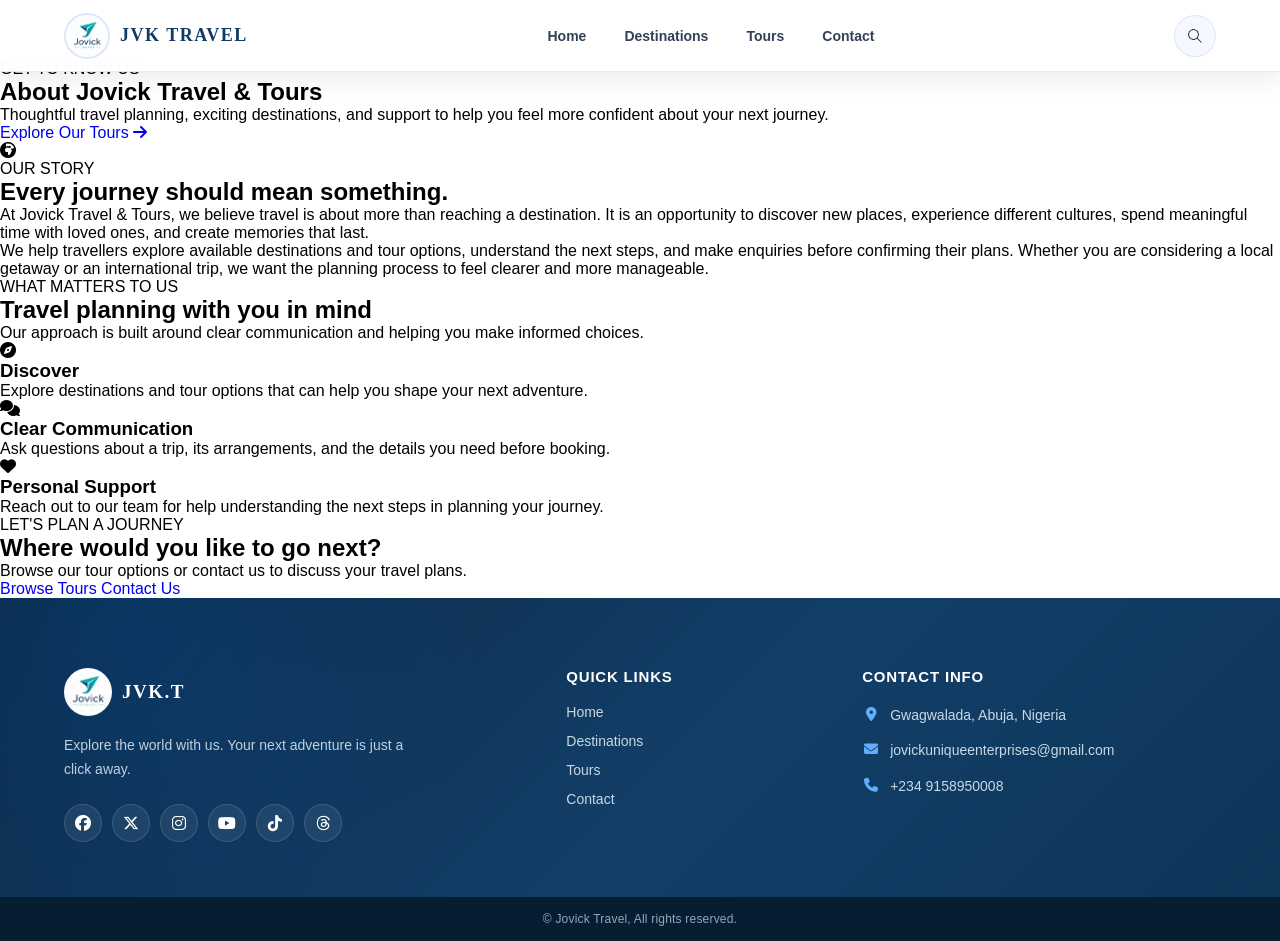
==== about.html @ 09f6ebb2 "Add About Us page" ====
<!DOCTYPE html>
<html lang="en">
<head>
  <meta charset="UTF-8">
  <meta name="viewport" content="width=device-width, initial-scale=1.0">
  <meta name="description" content="Learn about Jovick Travel & Tours and how we help travellers plan memorable journeys.">
  <title>About Us | Jovick Travel & Tours</title>
  <link rel="stylesheet" href="https://cdnjs.cloudflare.com/ajax/libs/font-awesome/6.7.2/css/all.min.css">
  <link rel="stylesheet" href="styles/main.css">
  <link rel="stylesheet" href="styles/header.css">
  <link rel="stylesheet" href="styles/footer.css">
  <link rel="stylesheet" href="styles/mediaquery.css">
  <link rel="stylesheet" href="styles/about.css">
</head>
<body>
  <div id="site-header"></div>
  <main>
    <section class="about-hero">
      <div class="about-hero-content">
        <span class="about-eyebrow">GET TO KNOW US</span>
        <h1>About Jovick Travel &amp; Tours</h1>
        <p>Thoughtful travel planning, exciting destinations, and support to help you feel more confident about your next journey.</p>
        <a class="about-primary-link" href="tours.html">Explore Our Tours <i class="fa-solid fa-arrow-right"></i></a>
      </div>
    </section>

    <section class="about-intro">
      <div class="about-intro-icon"><i class="fa-solid fa-earth-africa"></i></div>
      <div>
        <span class="about-section-label">OUR STORY</span>
        <h2>Every journey should mean something.</h2>
        <p>At Jovick Travel &amp; Tours, we believe travel is about more than reaching a destination. It is an opportunity to discover new places, experience different cultures, spend meaningful time with loved ones, and create memories that last.</p>
        <p>We help travellers explore available destinations and tour options, understand the next steps, and make enquiries before confirming their plans. Whether you are considering a local getaway or an international trip, we want the planning process to feel clearer and more manageable.</p>
      </div>
    </section>

    <section class="about-values">
      <div class="about-section-heading">
        <span class="about-section-label">WHAT MATTERS TO US</span>
        <h2>Travel planning with you in mind</h2>
        <p>Our approach is built around clear communication and helping you make informed choices.</p>
      </div>
      <div class="about-values-grid">
        <article class="about-value-card">
          <span><i class="fa-solid fa-compass"></i></span>
          <h3>Discover</h3>
          <p>Explore destinations and tour options that can help you shape your next adventure.</p>
        </article>
        <article class="about-value-card">
          <span><i class="fa-solid fa-comments"></i></span>
          <h3>Clear Communication</h3>
          <p>Ask questions about a trip, its arrangements, and the details you need before booking.</p>
        </article>
        <article class="about-value-card">
          <span><i class="fa-solid fa-heart"></i></span>
          <h3>Personal Support</h3>
          <p>Reach out to our team for help understanding the next steps in planning your journey.</p>
        </article>
      </div>
    </section>

    <section class="about-cta">
      <div>
        <span class="about-section-label">LET'S PLAN A JOURNEY</span>
        <h2>Where would you like to go next?</h2>
        <p>Browse our tour options or contact us to discuss your travel plans.</p>
      </div>
      <div class="about-cta-actions">
        <a href="tours.html">Browse Tours</a>
        <a href="contact.html" class="about-cta-secondary">Contact Us</a>
      </div>
    </section>
  </main>
  <div id="site-footer"></div>
  <script src="scripts/main.js"></script>
</body>
</html>
---- styles/main.css ----
* {
  box-sizing: border-box;
  margin: 0;
  padding: 0;
}





body {
  font-family: Arial, sans-serif;
  padding-top: 60px;
}
img{
  max-width: 100%;
}

a {
  text-decoration: none;
}

button {
  border: none;
  cursor: pointer;
}
.brand {
  display: flex;
  align-items: center;
  gap: 10px;
}
.jovick-logo{
  width: 45px;
  height: 45px;
  object-fit: cover;
  border-radius: 50%;
}
.company-name {
  font-size: 20px;
  font-weight: 700;
  letter-spacing: 2px;
  font-family: Georgia, serif;
  color: #111111;
  text-transform: uppercase;
}



.nav-bar a {
  position: relative;
  color: #333;
  text-decoration: none;
  transition: color 0.3s;
}

.nav-bar a::after {
  content: "";
  position: absolute;
  left: 0;
  bottom: -6px;
  width: 0;
  height: 2px;
  background-color: #00080f;
  transition: width 0.3s;
}

.nav-bar a:hover {
  color: #000a14;
}

.nav-bar a:hover::after {
  width: 100%;
}


.footer-quick-link a {
  color: inherit;
  text-decoration: none;
}

.footer-quick-link a:hover {
  color: #0066cc;
  text-decoration: underline;
}

.social-icons a {
  color: inherit;
  text-decoration: none;
}

.social-icons a:hover {
  color: #0066cc;
  text-decoration: none;
}
a:hover{
  color: #0066cc;
}
---- styles/header.css ----
/* =================================
   PROFESSIONAL HEADER
   ================================= */

.page-header {
  position: fixed;
  top: 0;
  left: 0;
  right: 0;
  z-index: 1000;

  min-height: 72px;
  padding: 10px 5%;
  
  display: grid;
  grid-template-columns: auto 1fr auto;
  align-items: center;
  gap: 30px;

  background: rgba(255, 255, 255, 0.96);
  border-bottom: 1px solid rgba(15, 23, 42, 0.08);
  box-shadow: 0 8px 25px rgba(15, 23, 42, 0.08);

  backdrop-filter: blur(14px);
  -webkit-backdrop-filter: blur(14px);
}

.page-header .brand {
  min-width: max-content;
}

.page-header .jovick-logo {
  width: 46px;
  height: 46px;
  object-fit: cover;
  border-radius: 50%;
  border: 2px solid rgba(0, 102, 204, 0.15);
}

.page-header .company-name {
  color: #123b63;
  font-size: 18px;
  letter-spacing: 1.5px;
  white-space: nowrap;
}

.nav-bar {
  display: flex;
  justify-content: center;
  align-items: center;
  gap: clamp(18px, 3vw, 38px);
}

.nav-bar a {
  position: relative;
  padding: 8px 0;
  color: #334155;
  font-size: 14px;
  font-weight: 600;
  transition: color 0.25s ease;
}

.nav-bar a::after {
  content: "";
  position: absolute;
  left: 0;
  bottom: 0;
  width: 0;
  height: 2px;
  border-radius: 999px;
  background: #0066cc;
  transition: width 0.25s ease;
}

.nav-bar a:hover,
.nav-bar a.active {
  color: #0066cc;
}

.nav-bar a:hover::after,
.nav-bar a.active::after {
  width: 100%;
}

.search-button,
.menu-button {
  display: inline-flex;
  align-items: center;
  justify-content: center;

  width: 42px;
  height: 42px;
  padding: 0;

  border: 1px solid rgba(0, 102, 204, 0.12);
  border-radius: 50%;
  background: #f5f9ff;
  color: #123b63;

  transition:
    background-color 0.25s ease,
    color 0.25s ease,
    transform 0.25s ease,
    box-shadow 0.25s ease;
}

.search-button:hover,
.menu-button:hover {
  background: #0066cc;
  color: white;
  transform: translateY(-1px);
  box-shadow: 0 6px 16px rgba(0, 102, 204, 0.2);
}

.search-icon {
  width: 18px;
  height: 18px;
}

.menu-button {
  display: none;
}

.search-box {
  display: none;

  position: absolute;
  top: calc(100% + 10px);
  right: 5%;

  width: min(320px, calc(100vw - 30px));
  padding: 14px;

  background: white;
  border: 1px solid rgba(15, 23, 42, 0.08);
  border-radius: 14px;
  box-shadow: 0 18px 45px rgba(15, 23, 42, 0.16);
}

.search-box.show-search {
  display: block;
  animation: searchDrop 0.2s ease;
}

.search-box input {
  width: 100%;
  padding: 11px 13px;

  border: 1px solid #d8e2ee;
  border-radius: 10px;
  outline: none;

  font: inherit;
  color: #1e293b;
  background: #f8fafc;
}

.search-box input:focus {
  border-color: #0066cc;
  box-shadow: 0 0 0 3px rgba(0, 102, 204, 0.1);
}

#searchMessage {
  margin-top: 8px;
  color: #64748b;
  font-size: 13px;
  font-weight: 600;
}

#searchResults {
  display: flex;
  flex-direction: column;
  gap: 5px;
  margin-top: 8px;
}

#searchResults a {
  display: block;
  padding: 9px 10px;
  border-radius: 8px;
  color: #334155;
  font-size: 14px;
  font-weight: 600;
  background: #f8fafc;
}

#searchResults a:hover {
  color: #0066cc;
  background: #eef6ff;
}

@keyframes searchDrop {
  from {
    opacity: 0;
    transform: translateY(-6px);
  }

  to {
    opacity: 1;
    transform: translateY(0);
  }
}
---- styles/footer.css ----
/* =================================
   PROFESSIONAL FOOTER
   ================================= */

.footer-section {
  display: grid;
  grid-template-columns: 1.5fr 0.8fr 1.2fr;
  gap: 60px;

  padding: 70px 5% 55px;

  background:
    radial-gradient(circle at 10% 10%, rgba(0, 102, 204, 0.18), transparent 30%),
    linear-gradient(135deg, #0b2945, #123f68 55%, #0d3558);

  color: #e8f1f8;
}

.footer-about {
  max-width: 390px;
}

.footer-about .brand {
  margin-bottom: 18px;
}

.footer-about .jovick-logo {
  width: 48px;
  height: 48px;
  border-radius: 50%;
  object-fit: cover;
}

.footer-about .company-name {
  color: white;
  font-size: 19px;
  letter-spacing: 1.5px;
}

.footer-about > p {
  margin: 0 0 22px;
  max-width: 340px;
  color: #bfd0df;
  line-height: 1.7;
  font-size: 14px;
}

.social-icons {
  display: flex;
  flex-wrap: wrap;
  gap: 10px;
}

.social-icons a {
  display: inline-flex;
  align-items: center;
  justify-content: center;

  width: 38px;
  height: 38px;

  border: 1px solid rgba(255, 255, 255, 0.14);
  border-radius: 50%;

  color: white;
  font-size: 16px;
  background: rgba(255, 255, 255, 0.07);

  transition:
    background-color 0.25s ease,
    transform 0.25s ease,
    border-color 0.25s ease;
}

.social-icons a:hover {
  color: white;
  background: #0066cc;
  border-color: #0066cc;
  transform: translateY(-3px);
}

.footer-quick-link,
.footer-contact-info {
  display: flex;
  flex-direction: column;
  align-items: flex-start;
  gap: 13px;
}

.head-quick-link,
.head-contact-info {
  margin-bottom: 6px;
  color: white;
  font-size: 15px;
  font-weight: 700;
  letter-spacing: 0.8px;
  text-transform: uppercase;
}

.footer-quick-link a {
  position: relative;
  color: #c8d8e6;
  font-size: 14px;
  transition: color 0.25s ease, transform 0.25s ease;
}

.footer-quick-link a:hover {
  color: white;
  text-decoration: none;
  transform: translateX(4px);
}

.footer-contact-info p {
  display: flex;
  align-items: flex-start;
  gap: 10px;

  margin: 0;
  color: #c8d8e6;
  font-size: 14px;
  line-height: 1.6;
}

.footer-contact-info i {
  width: 18px;
  margin-top: 3px;
  color: #61b0ff;
  text-align: center;
}

.copyright {
  padding: 15px 20px;
  text-align: center;

  background: #071d31;
  color: #91a8bb;

  font-size: 12px;
  letter-spacing: 0.2px;
}
---- styles/mediaquery.css ----
/* ---------- TABLET & MOBILE ---------- */

@media (max-width: 768px) {

  /* ---------- HEADER ---------- */

  .page-header {
    min-height: 68px;
    padding: 8px 20px;
    grid-template-columns: auto auto;
    gap: 10px;
  }

  .page-header .jovick-logo {
    width: 42px;
    height: 42px;
  }

  .page-header .company-name {
    font-size: 16px;
  }

  .nav-bar {
    display: none;
  }

  .search-button,
  .menu-button {
    width: 40px;
    height: 40px;
  }

  .menu-button {
    display: inline-flex;
  }

  .page-header .search-button {
    position: absolute;
    right: 70px;
    top: 14px;
  }

  .page-header .menu-button {
    position: absolute;
    right: 20px;
    top: 14px;
  }

  .search-box {
    top: calc(100% + 8px);
    right: 20px;
    width: min(300px, calc(100vw - 40px));
  }

  .nav-bar.show-menu {
    display: flex;
    flex-direction: column;
    position: absolute;
    top: calc(100% + 8px);
    right: 20px;

    width: min(260px, calc(100vw - 40px));
    padding: 10px;

    background: white;
    border: 1px solid rgba(15, 23, 42, 0.08);
    border-radius: 14px;
    box-shadow: 0 18px 45px rgba(15, 23, 42, 0.16);

    gap: 3px;
    animation: slideDown 0.25s ease;
  }

  .nav-bar.show-menu a {
    padding: 12px 14px;
    border-radius: 9px;
    color: #334155;
    font-weight: 600;
  }

  .nav-bar.show-menu a:hover,
  .nav-bar.show-menu a.active {
    color: #0066cc;
    background: #eef6ff;
  }


 .nav-bar.show-menu {
  display: flex;
  flex-direction: column;
  position: absolute;
  top: 100%;
  right: 20px;
  width: 150px;

  background-color:  #037df7;
  padding: 10px 12px;
  gap: 8px;

  box-shadow: 0 4px 12px rgba(0, 0, 0, 0.15);
  border-radius: 6px;

  animation: slideDown 0.3s ease;
}

.nav-bar.show-menu a {
  color: black;
  font-weight: bold;
  padding: 6px 4px;
}

@keyframes slideDown {
  from {
    opacity: 0;
    transform: translateY(-15px);
  }

  to {
    opacity: 1;
    transform: translateY(0);
  }
}


  /* =================================
     HOME PAGE
     ================================= */

  .section-1 {
    min-height: 550px;
    padding: 90px 25px;

    display: flex;
    flex-direction: column;
    justify-content: center;

    background-image:
      linear-gradient(
        rgba(0, 102, 204, 0),
        rgba(0, 102, 204, 0.85)
      ),
      url("../images/Mountain sky.jpg");

    background-position: center;
    background-size: cover;
  }

  .section-1 span {
    font-size: 13px;
  }

  .section-1 h1 {
    font-size: 40px;
    line-height: 1.1;
    margin: 18px 0;
  }

  .section-1 p {
    font-size: 16px;
    line-height: 1.6;
  }

  .section-1 button {
    width: fit-content;
    padding: 13px 22px;
  }


  /* ---------- HOME POPULAR DESTINATIONS ---------- */

  .section-2 {
    padding: 60px 20px;
  }

  .section-2 > h2,
  .section-3 > h2 {
    font-size: 30px;
  }

  .section-2 > p,
  .section-3 > p {
    line-height: 1.5;
  }

  .section-2 .article-card {
    display: block;
    width: 100%;
    margin: 0 0 25px;
  }


  /* ---------- HOME FEATURES ---------- */

  .section-3 {
    padding: 60px 20px;
  }

  .feature-card {
    display: block;
    width: 100%;
    margin: 0 0 20px;
    padding: 25px 15px;
  }

  .section-3-icons {
    width: 55px;
    height: 55px;
  }


  /* ---------- FOOTER ---------- */

  .footer-section {
    grid-template-columns: 1fr 1fr;
    gap: 40px 30px;
    padding: 55px 25px 45px;
  }

  .footer-about {
    grid-column: 1 / -1;
    max-width: 520px;
  }


  /* =================================
     DESTINATIONS PAGE
     ================================= */

  .destinations-sec-1 {
    min-height: 320px;
    padding: 50px 20px;
  }

  .destinations-sec-1 h2 {
    font-size: 36px;
  }

  .destinations-sec-1 p {
    font-size: 16px;
    line-height: 1.5;
  }

  .destinations-sec-2 {
    padding: 45px 20px 60px;
  }

  .destinations-sec-2-nav {
    justify-content: flex-start;
    gap: 8px;

    overflow-x: auto;

    margin-bottom: 30px;
    padding-bottom: 5px;
  }

  .destinations-sec-2-nav button {
    flex-shrink: 0;

    padding: 9px 16px;

    font-size: 14px;
  }

  .destinations-grid-sec {
    grid-template-columns: 1fr;
    gap: 20px;
  }

  .destinations-grid-sec .article-card {
    border-radius: 12px;
  }

  .destinations-grid-sec .location-img {
    height: 200px;
  }

  .destinations-grid-sec .article-card h3 {
    font-size: 20px;
    margin: 14px 16px 5px;
  }

  .destinations-grid-sec .article-card p {
    font-size: 14px;
    margin: 0 16px 16px;
  }


  /* =================================
     TOURS PAGE
     ================================= */

  .tour-sec-1 {
    min-height: 280px;
    padding: 50px 20px;
  }

  .tour-sec-1 h2 {
    font-size: 36px;
  }

  .tour-sec-1 p {
    font-size: 16px;
    line-height: 1.5;
  }


  .tour-sec-2 {
    padding: 40px 20px 55px;
  }

  .tour-sec-2 > h2 {
    font-size: 28px;
  }

  .tour-sec-2 > p {
    font-size: 15px;
    line-height: 1.5;
    margin-bottom: 25px;
  }


  /* ---------- TOUR GRID ---------- */

  .tour-grid {
    grid-template-columns: 1fr 1fr;
    gap: 20px;
  }


  /* ---------- TOUR CARDS ---------- */

  .tour-sec-2 .article-card {
    display: block;

    width: 100%;
    margin: 0;

    border-radius: 10px;
  }


  .tour-sec-2 .location-img {
    height: 190px;
  }


  .tour-sec-2 .article-card h3 {
    font-size: 20px;
    margin: 14px 16px 7px;
  }


  .tour-sec-2 .article-card > p {
    font-size: 14px;
    margin: 0 16px 8px;
  }


  .tour-price {
    font-size: 17px;
    margin: 0 16px 10px;
  }


  .tour-sec-2 .article-card button {
    margin: 0 16px 16px;
    padding: 9px 16px;
  }

}


/* ---------- SMALL PHONES ---------- */

@media (max-width: 480px) {

  /* ---------- DESTINATIONS ---------- */

  .destinations-sec-1 {
    min-height: 300px;
  }

  .destinations-sec-1 h2 {
    font-size: 32px;
  }

  .destinations-sec-1 p {
    font-size: 15px;
  }

  .destinations-sec-2 {
    padding: 40px 15px 50px;
  }

  .destinations-grid-sec {
    gap: 18px;
  }

  .destinations-grid-sec .location-img {
    height: 185px;
  }


  /* ---------- TOURS ---------- */

  .tour-sec-1 {
    min-height: 260px;
    padding: 40px 15px;
  }

  .tour-sec-1 h2 {
    font-size: 32px;
  }

  .tour-sec-1 p {
    font-size: 15px;
  }

  .tour-sec-2 {
    padding: 35px 15px 50px;
  }

  .tour-sec-2 > h2 {
    font-size: 26px;
  }

  .tour-grid {
    grid-template-columns: 1fr;
    gap: 18px;
  }

  .tour-sec-2 .location-img {
    height: 180px;
  }

  /* ---------- HEADER & FOOTER ---------- */

  .page-header {
    padding: 8px 15px;
  }

  .page-header .company-name {
    font-size: 14px;
    letter-spacing: 1px;
  }

  .page-header .search-button {
    right: 60px;
  }

  .page-header .menu-button {
    right: 15px;
  }

  .footer-section {
    grid-template-columns: 1fr;
    gap: 32px;
    padding: 48px 20px 40px;
  }

  .footer-about {
    grid-column: auto;
  }

  .footer-contact-info p {
    font-size: 13px;
  }

  

}

/* =================================
   CONTACT PAGE
   ================================= */

@media (max-width: 768px) {

  .contact-sec-1 {
    min-height: 300px;
    padding: 50px 20px;
  }

  .contact-sec-1 h2 {
    font-size: 36px;
  }

  .contact-sec-1 p {
    font-size: 16px;
    line-height: 1.5;
  }


  /* ---------- CONTACT SECTION 2 ---------- */

  .contact-sec-2 {
    flex-direction: column;
    gap: 20px;
    padding: 50px 20px;
  }

  .get-in-touch {
    padding: 15px 5px;
  }

  .get-in-touch h2 {
    font-size: 30px;
  }

  .get-in-touch > p {
    font-size: 15px;
    line-height: 1.6;
  }


  /* ---------- CONTACT FORM ---------- */

  .contact-form {
    padding: 25px 20px;
  }

  .contact-form h2 {
    font-size: 30px;
  }

  .contact-form input,
  .contact-form textarea {
    font-size: 15px;
    padding: 12px;
  }

  .contact-form button {
    width: 100%;
    padding: 13px;
  }


  /* ---------- SECTION 3 ---------- */

  .contact-sec-3 {
    padding: 55px 20px;
  }

  .contact-sec-3 h2 {
    font-size: 30px;
    line-height: 1.2;
  }

  .contact-sec-3 p {
    line-height: 1.5;
  }

}


/* ---------- SMALL PHONES ---------- */

@media (max-width: 480px) {

  .contact-sec-1 {
    min-height: 280px;
    padding: 40px 15px;
  }

  .contact-sec-1 h2 {
    font-size: 32px;
  }

  .contact-sec-1 p {
    font-size: 15px;
  }

  .contact-sec-2 {
    padding: 40px 15px 50px;
  }

  .get-in-touch h2,
  .contact-form h2 {
    font-size: 27px;
  }

  .contact-sec-3 {
    padding: 50px 15px;
  }

  .contact-sec-3 h2 {
    font-size: 27px;
  }

  .contact-form {
  padding: 25px 20px;
}

.contact-form input,
.contact-form textarea {
  font-size: 14px;
}

.contact-form textarea {
  min-height: 120px;
}

}












/* =================================
   NEW PAGES
   DESTINATION DETAILS + TOUR DETAILS
   ================================= */


/* =================================
   DESTINATION DETAILS PAGE
   ================================= */

@media (max-width: 768px) {

  .destination-details-hero {
    min-height: 360px;
  }

  .destination-hero-overlay {
    padding: 50px 25px;
  }

  .destination-hero-overlay h1 {
    font-size: 42px;
  }

  #destinationTagline {
    font-size: 17px;
    line-height: 1.5;
  }

  .destination-details-section {
    padding: 55px 25px;
  }

  .destination-about,
  .places-to-visit,
  .destination-experience {
    margin-bottom: 50px;
  }

  .destination-about h2,
  .places-to-visit h2,
  .destination-experience h2 {
    font-size: 28px;
  }

  .destination-about p,
  .destination-experience p {
    font-size: 15px;
    line-height: 1.7;
  }

  .places-grid {
    grid-template-columns: 1fr 1fr;
    gap: 20px;
  }

  .place-card img {
    height: 180px;
  }

  .destination-booking-card {
    flex-direction: column;
    align-items: flex-start;
    gap: 25px;
    padding: 30px;
  }

  .destination-booking-card h2 {
    font-size: 25px;
  }

  .destination-actions {
    width: 100%;
    flex-wrap: wrap;
  }

  .destination-actions a {
    text-align: center;
  }
}


/* =================================
   DESTINATION DETAILS - SMALL PHONES
   ================================= */

@media (max-width: 480px) {

  .destination-details-hero {
    min-height: 320px;
  }

  .destination-hero-overlay {
    padding: 40px 18px;
  }

  .destination-hero-overlay p:first-child {
    font-size: 13px;
    letter-spacing: 1.5px;
  }

  .destination-hero-overlay h1 {
    font-size: 34px;
    line-height: 1.15;
  }

  #destinationTagline {
    font-size: 15px;
    line-height: 1.5;
  }

  .destination-details-section {
    padding: 45px 15px;
  }

  .destination-about,
  .places-to-visit,
  .destination-experience {
    margin-bottom: 40px;
  }

  .destination-about h2,
  .places-to-visit h2,
  .destination-experience h2 {
    font-size: 25px;
  }

  .destination-about p,
  .destination-experience p {
    font-size: 14px;
    line-height: 1.7;
  }

  .places-grid {
    grid-template-columns: 1fr;
    gap: 18px;
  }

  .place-card img {
    height: 190px;
  }

  .place-card-content {
    padding: 16px;
  }

  .place-card h3 {
    font-size: 19px;
  }

  .place-card p {
    font-size: 14px;
  }

  .destination-booking-card {
    padding: 25px 20px;
    gap: 20px;
  }

  .destination-booking-card h2 {
    font-size: 23px;
  }

  .destination-booking-card p {
    font-size: 14px;
    line-height: 1.5;
  }

  .destination-actions {
    flex-direction: column;
    width: 100%;
  }

  .destination-actions a {
    width: 100%;
    box-sizing: border-box;
  }
}


/* =================================
   TOUR DETAILS PAGE
   ================================= */

@media (max-width: 768px) {

  .tour-detail-hero {
    height: 350px;
  }

  .tour-detail-overlay {
    padding: 25px;
  }

  .tour-detail-overlay h1 {
    font-size: 40px;
    line-height: 1.15;
  }

  .tour-detail-overlay p {
    font-size: 18px;
  }

  .tour-detail-section {
    grid-template-columns: 1fr;
    gap: 25px;
    margin: 45px auto;
    padding: 0 25px;
  }

  .tour-information,
  .tour-booking-card {
    padding: 25px;
  }

  .tour-information h2 {
    font-size: 27px;
  }

  #tourDescription {
    font-size: 15px;
    line-height: 1.7;
  }

  .tour-info-grid {
    gap: 15px;
  }

  .tour-booking-card h2 {
    font-size: 25px;
  }

  .booking-success {
    margin: 35px 25px 55px;
    padding: 30px 25px;
  }

  .booking-success h2 {
    font-size: 27px;
  }

  .payment-methods {
    grid-template-columns: 1fr;
  }
}


/* =================================
   TOUR DETAILS - SMALL PHONES
   ================================= */

@media (max-width: 480px) {

  .tour-detail-hero {
    height: 300px;
  }

  .tour-detail-overlay {
    padding: 20px 15px;
  }

  .tour-detail-overlay h1 {
    font-size: 32px;
    line-height: 1.15;
  }

  .tour-detail-overlay p {
    font-size: 16px;
  }

  .tour-detail-section {
    gap: 20px;
    margin: 35px auto;
    padding: 0 15px;
  }

  .tour-information,
  .tour-booking-card {
    padding: 20px;
  }

  .tour-information h2 {
    font-size: 24px;
  }

  #tourDescription {
    font-size: 14px;
  }

  .tour-info-grid {
    grid-template-columns: 1fr;
    gap: 12px;
  }

  .tour-info-grid div {
    padding: 15px;
  }

  .tour-information h3 {
    font-size: 20px;
  }

  .tour-information ul {
    font-size: 14px;
    line-height: 1.7;
  }

  .tour-booking-card h2 {
    font-size: 23px;
  }

  .tour-booking-card > p {
    font-size: 14px;
  }

  #tourBookingForm input {
    font-size: 14px;
    padding: 10px;
  }

  #tourBookingForm button {
    width: 100%;
    padding: 12px;
  }

  .booking-success {
    margin: 30px 15px 45px;
    padding: 25px 18px;
  }

  .success-icon {
    font-size: 48px;
  }

  .booking-success h2 {
    font-size: 24px;
  }

  .booking-summary {
    padding: 16px;
  }

  .booking-summary p {
    font-size: 14px;
  }

  .payment-section {
    margin-top: 25px;
    padding-top: 25px;
  }

  .payment-section h2 {
    font-size: 23px;
  }

  #makePaymentButton {
    width: 100%;
  }
}
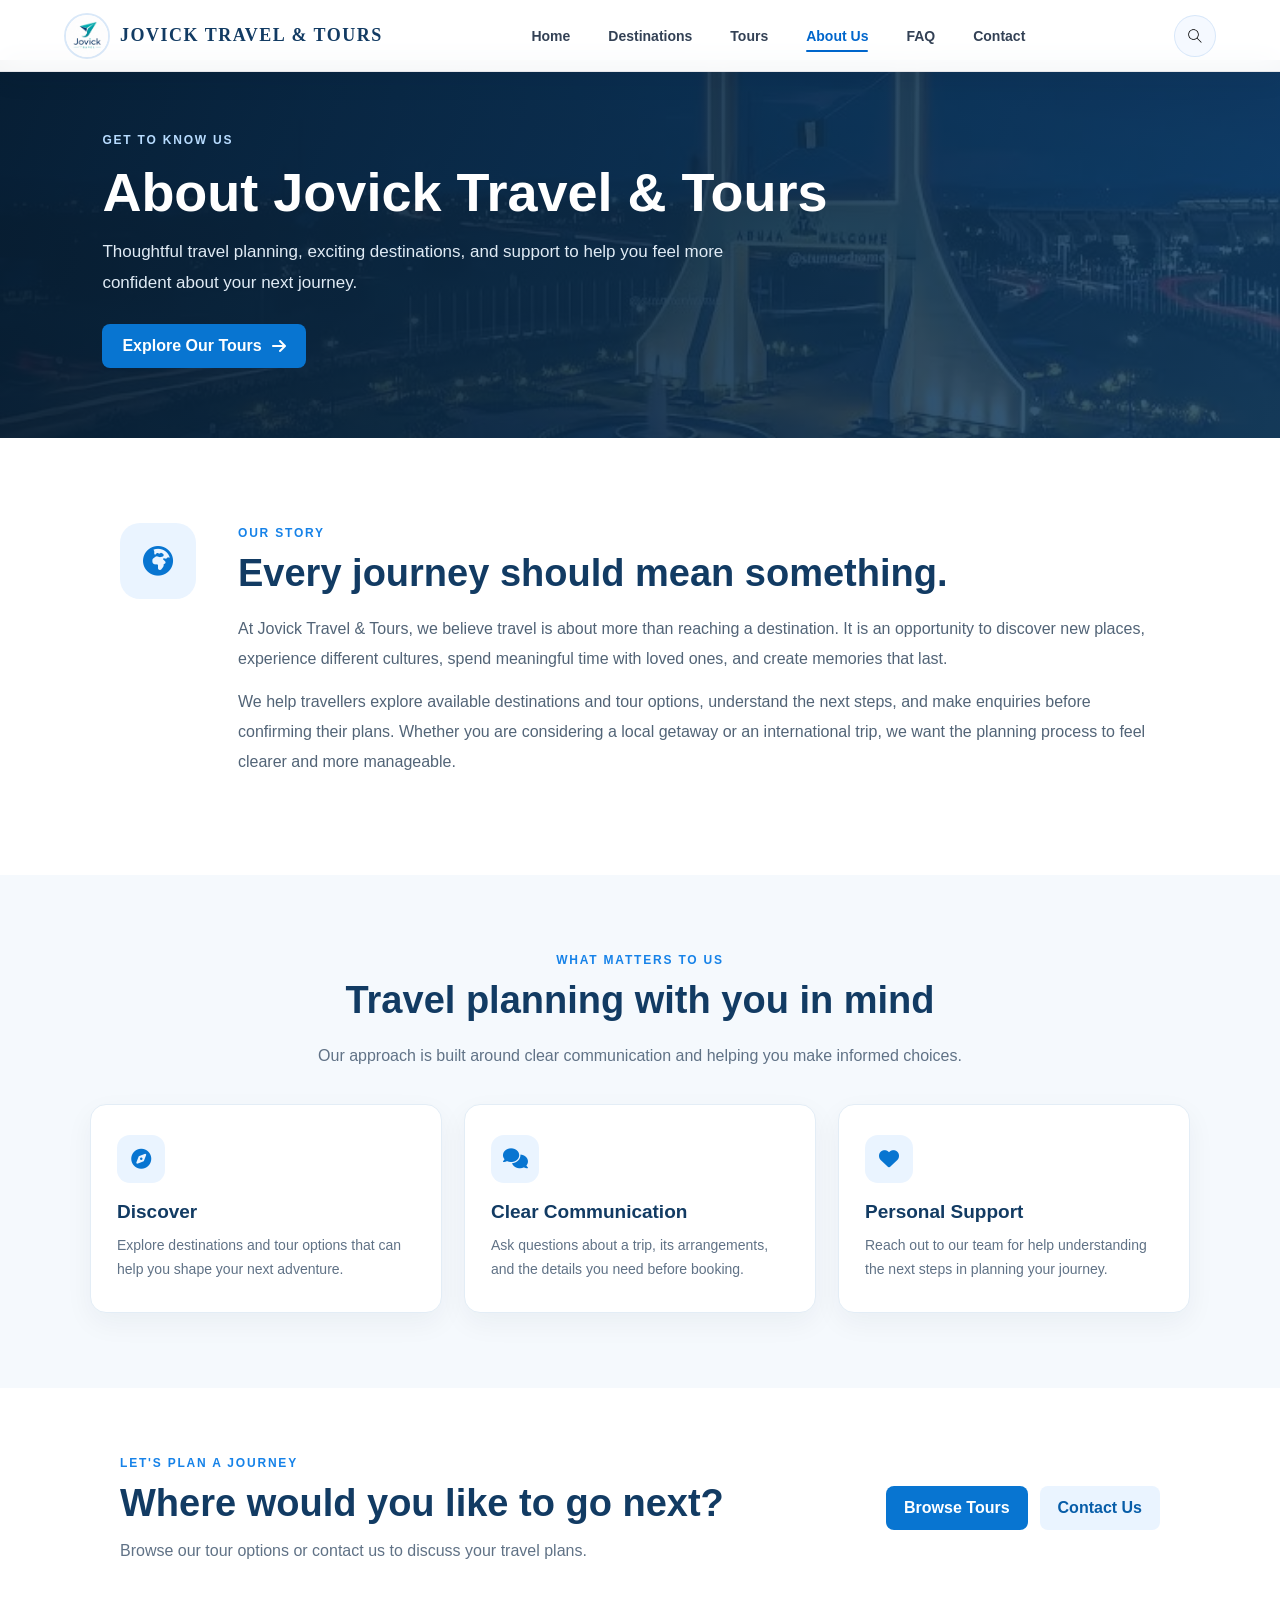
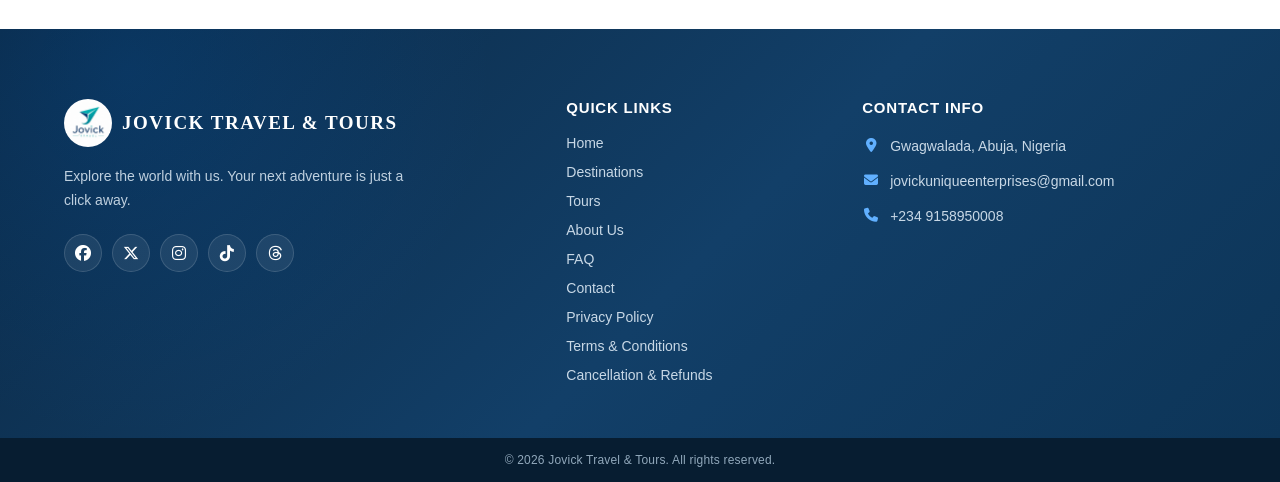
==== commit 1d503272: "Add branded favicon to About page" ====
--- a/about.html
+++ b/about.html
@@ -11,6 +11,7 @@
   <link rel="stylesheet" href="styles/footer.css">
   <link rel="stylesheet" href="styles/mediaquery.css">
   <link rel="stylesheet" href="styles/about.css">
+  <link rel="icon" href="images/Jovick-logo.jpg" type="image/jpeg">
 </head>
 <body>
   <div id="site-header"></div>
--- a/styles/mediaquery.css
+++ b/styles/mediaquery.css
@@ -86,32 +86,6 @@
     color: #0066cc;
     background: #eef6ff;
   }
-
-
- .nav-bar.show-menu {
-  display: flex;
-  flex-direction: column;
-  position: absolute;
-  top: 100%;
-  right: 20px;
-  width: 150px;
-
-  background-color:  #037df7;
-  padding: 10px 12px;
-  gap: 8px;
-
-  box-shadow: 0 4px 12px rgba(0, 0, 0, 0.15);
-  border-radius: 6px;
-
-  animation: slideDown 0.3s ease;
-}
-
-.nav-bar.show-menu a {
-  color: black;
-  font-weight: bold;
-  padding: 6px 4px;
-}
-
 @keyframes slideDown {
   from {
     opacity: 0;
@@ -975,4 +949,62 @@
   #makePaymentButton {
     width: 100%;
   }
-}+}
+
+/* ---------- HEADER NAVIGATION: SIX-LINK LAYOUT ---------- */
+@media (min-width: 769px) and (max-width: 1100px) {
+  .page-header {
+    gap: 14px;
+    padding-left: 3%;
+    padding-right: 3%;
+  }
+
+  .page-header .company-name {
+    font-size: 14px;
+    letter-spacing: .5px;
+  }
+
+  .nav-bar {
+    gap: clamp(10px, 1.4vw, 16px);
+  }
+
+  .nav-bar a {
+    font-size: 12px;
+  }
+}
+
+/* Keep the mobile menu wide enough for every navigation label.
+   This overrides older duplicate dropdown rules earlier in this file. */
+@media (max-width: 768px) {
+  .nav-bar.show-menu {
+    display: flex;
+    flex-direction: column;
+    position: absolute;
+    top: calc(100% + 8px);
+    right: 20px;
+    width: min(280px, calc(100vw - 40px));
+    padding: 10px;
+    gap: 3px;
+    background: #fff;
+    border: 1px solid rgba(15, 23, 42, 0.08);
+    border-radius: 14px;
+    box-shadow: 0 18px 45px rgba(15, 23, 42, 0.16);
+    animation: slideDown 0.25s ease;
+  }
+
+  .nav-bar.show-menu a {
+    display: block;
+    width: 100%;
+    padding: 12px 14px;
+    border-radius: 9px;
+    color: #334155;
+    font-size: 14px;
+    font-weight: 600;
+  }
+
+  .nav-bar.show-menu a:hover,
+  .nav-bar.show-menu a.active {
+    color: #0066cc;
+    background: #eef6ff;
+  }
+}
--- a/styles/about.css
+++ b/styles/about.css
@@ -0,0 +1,52 @@
+/* ABOUT US PAGE */
+.about-hero {
+  min-height: 350px;
+  display: flex;
+  align-items: center;
+  padding: 70px 8%;
+  color: #fff;
+  background: linear-gradient(115deg, rgba(7, 29, 49, .96), rgba(18, 63, 104, .82)), url("../images/Abuja 1.jpg") center/cover;
+}
+.about-hero-content { max-width: 760px; }
+.about-eyebrow, .about-section-label {
+  display: inline-block;
+  color: #1682e8;
+  font-size: 12px;
+  font-weight: 800;
+  letter-spacing: 1.8px;
+}
+.about-eyebrow { color: #b8dcff; }
+.about-hero h1 { margin: 15px 0; font-size: clamp(34px, 5vw, 54px); line-height: 1.1; }
+.about-hero p { max-width: 650px; color: #e0ebf5; font-size: 17px; line-height: 1.8; }
+.about-primary-link {
+  display: inline-flex; align-items: center; gap: 10px; margin-top: 25px;
+  padding: 13px 20px; border-radius: 8px; background: #0875d1; color: #fff; font-weight: 700;
+}
+.about-primary-link:hover { background: #005eaf; color: #fff; }
+.about-intro { display: grid; grid-template-columns: 90px 1fr; gap: 28px; align-items: start; max-width: 1100px; margin: auto; padding: 85px 30px; }
+.about-intro-icon { display: grid; place-items: center; width: 76px; height: 76px; border-radius: 20px; background: #eaf4ff; color: #0875d1; font-size: 30px; }
+.about-intro h2, .about-section-heading h2, .about-cta h2 { margin: 10px 0 18px; color: #123b63; font-size: clamp(27px, 3vw, 38px); line-height: 1.2; }
+.about-intro p { margin: 0 0 14px; color: #526477; line-height: 1.85; }
+.about-values { padding: 75px 6%; background: #f5f9fd; }
+.about-section-heading { max-width: 700px; margin: 0 auto 35px; text-align: center; }
+.about-section-heading p { color: #607286; line-height: 1.7; }
+.about-values-grid { display: grid; grid-template-columns: repeat(3, minmax(0, 1fr)); gap: 22px; max-width: 1100px; margin: auto; }
+.about-value-card { padding: 30px 26px; border: 1px solid #e3edf6; border-radius: 16px; background: #fff; box-shadow: 0 10px 28px rgba(15, 42, 67, .05); }
+.about-value-card > span { display: grid; place-items: center; width: 48px; height: 48px; margin-bottom: 18px; border-radius: 13px; background: #eaf4ff; color: #0875d1; font-size: 20px; }
+.about-value-card h3 { margin-bottom: 10px; color: #123b63; font-size: 19px; }
+.about-value-card p { color: #607286; font-size: 14px; line-height: 1.75; }
+.about-cta { display: flex; justify-content: space-between; align-items: center; gap: 30px; max-width: 1100px; margin: 65px auto; padding: 0 30px; }
+.about-cta h2 { margin-bottom: 10px; }
+.about-cta p { color: #607286; line-height: 1.7; }
+.about-cta-actions { display: flex; flex-wrap: wrap; gap: 12px; flex-shrink: 0; }
+.about-cta-actions a { display: inline-flex; align-items: center; justify-content: center; padding: 13px 18px; border-radius: 8px; background: #0875d1; color: #fff; font-weight: 700; }
+.about-cta-actions a:hover { color: #fff; background: #005eaf; }
+.about-cta-actions .about-cta-secondary { background: #eaf4ff; color: #075da8; }
+@media (max-width: 700px) {
+  .about-hero { min-height: 320px; padding: 55px 24px; }
+  .about-hero p { font-size: 15px; }
+  .about-intro { grid-template-columns: 1fr; gap: 20px; padding: 55px 24px; }
+  .about-values { padding: 55px 20px; }
+  .about-values-grid { grid-template-columns: 1fr; gap: 15px; }
+  .about-cta { align-items: flex-start; flex-direction: column; margin: 50px auto; padding: 0 24px; }
+}
